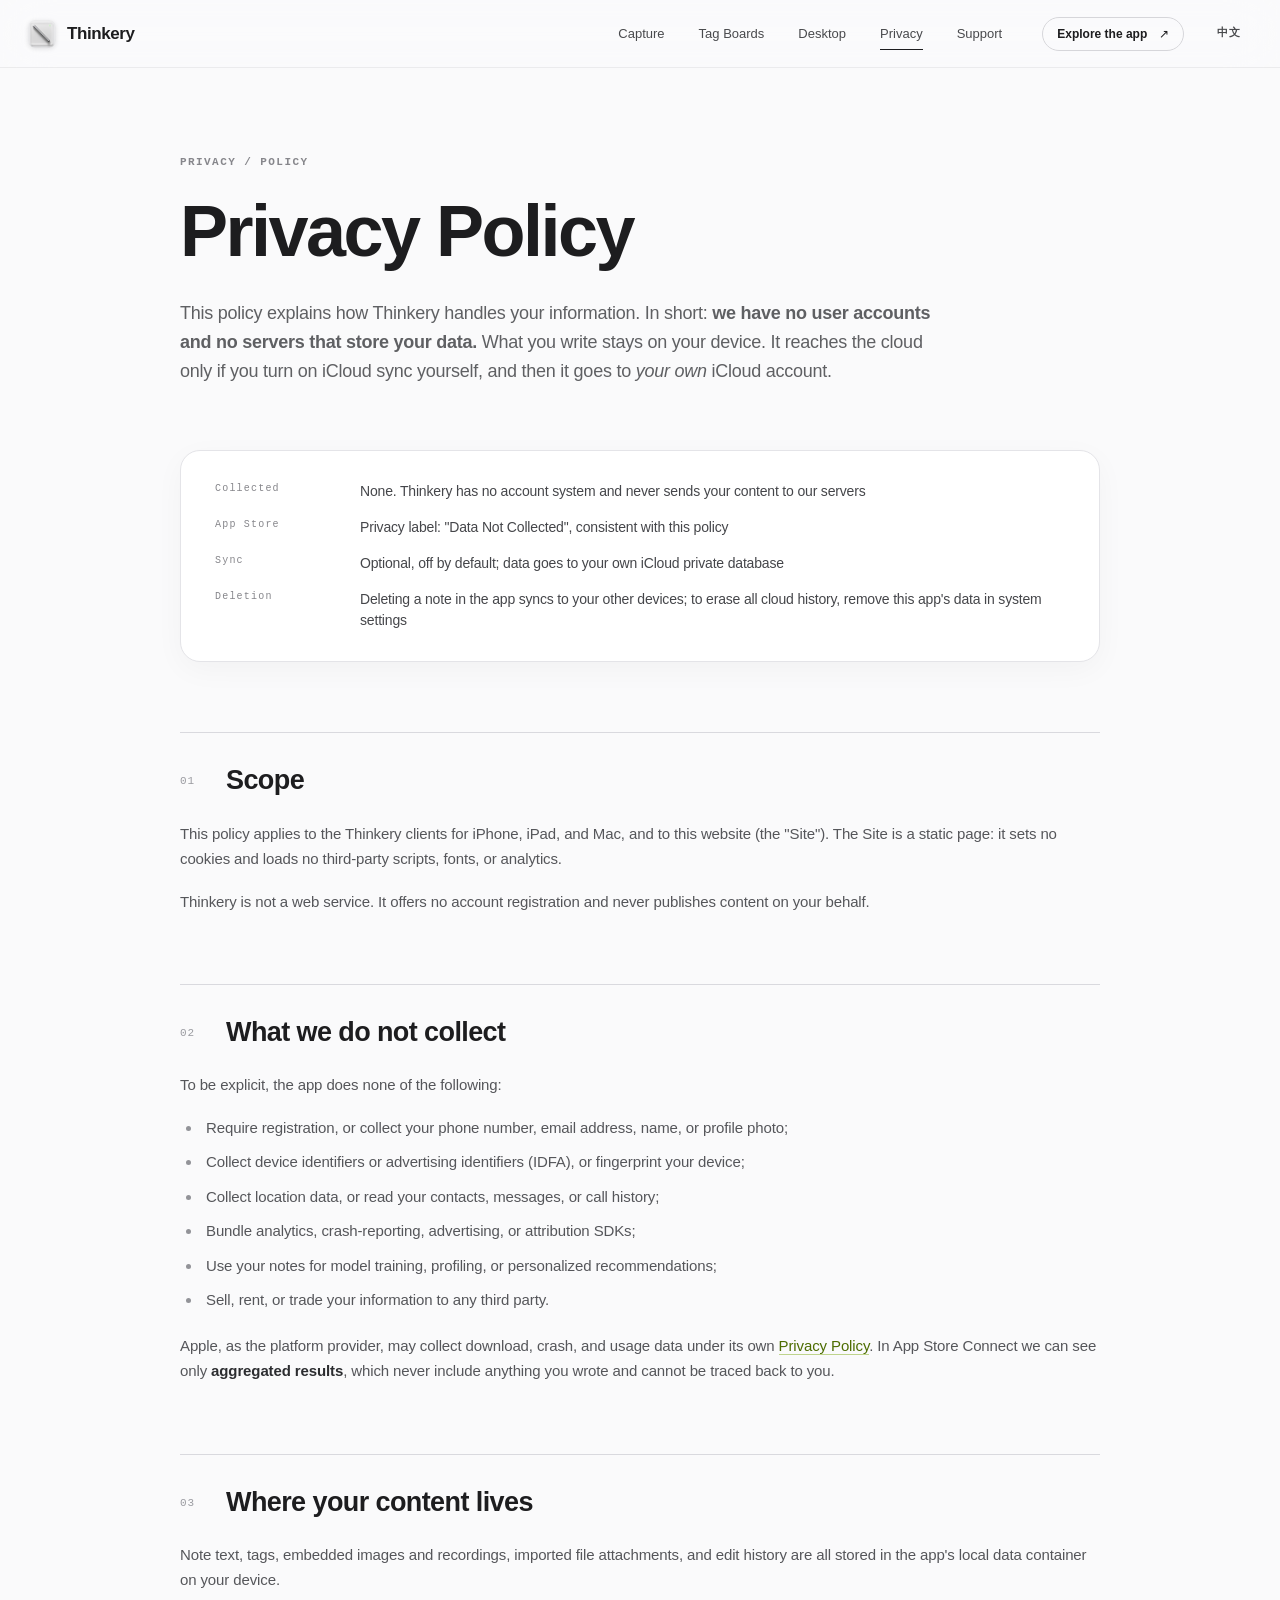
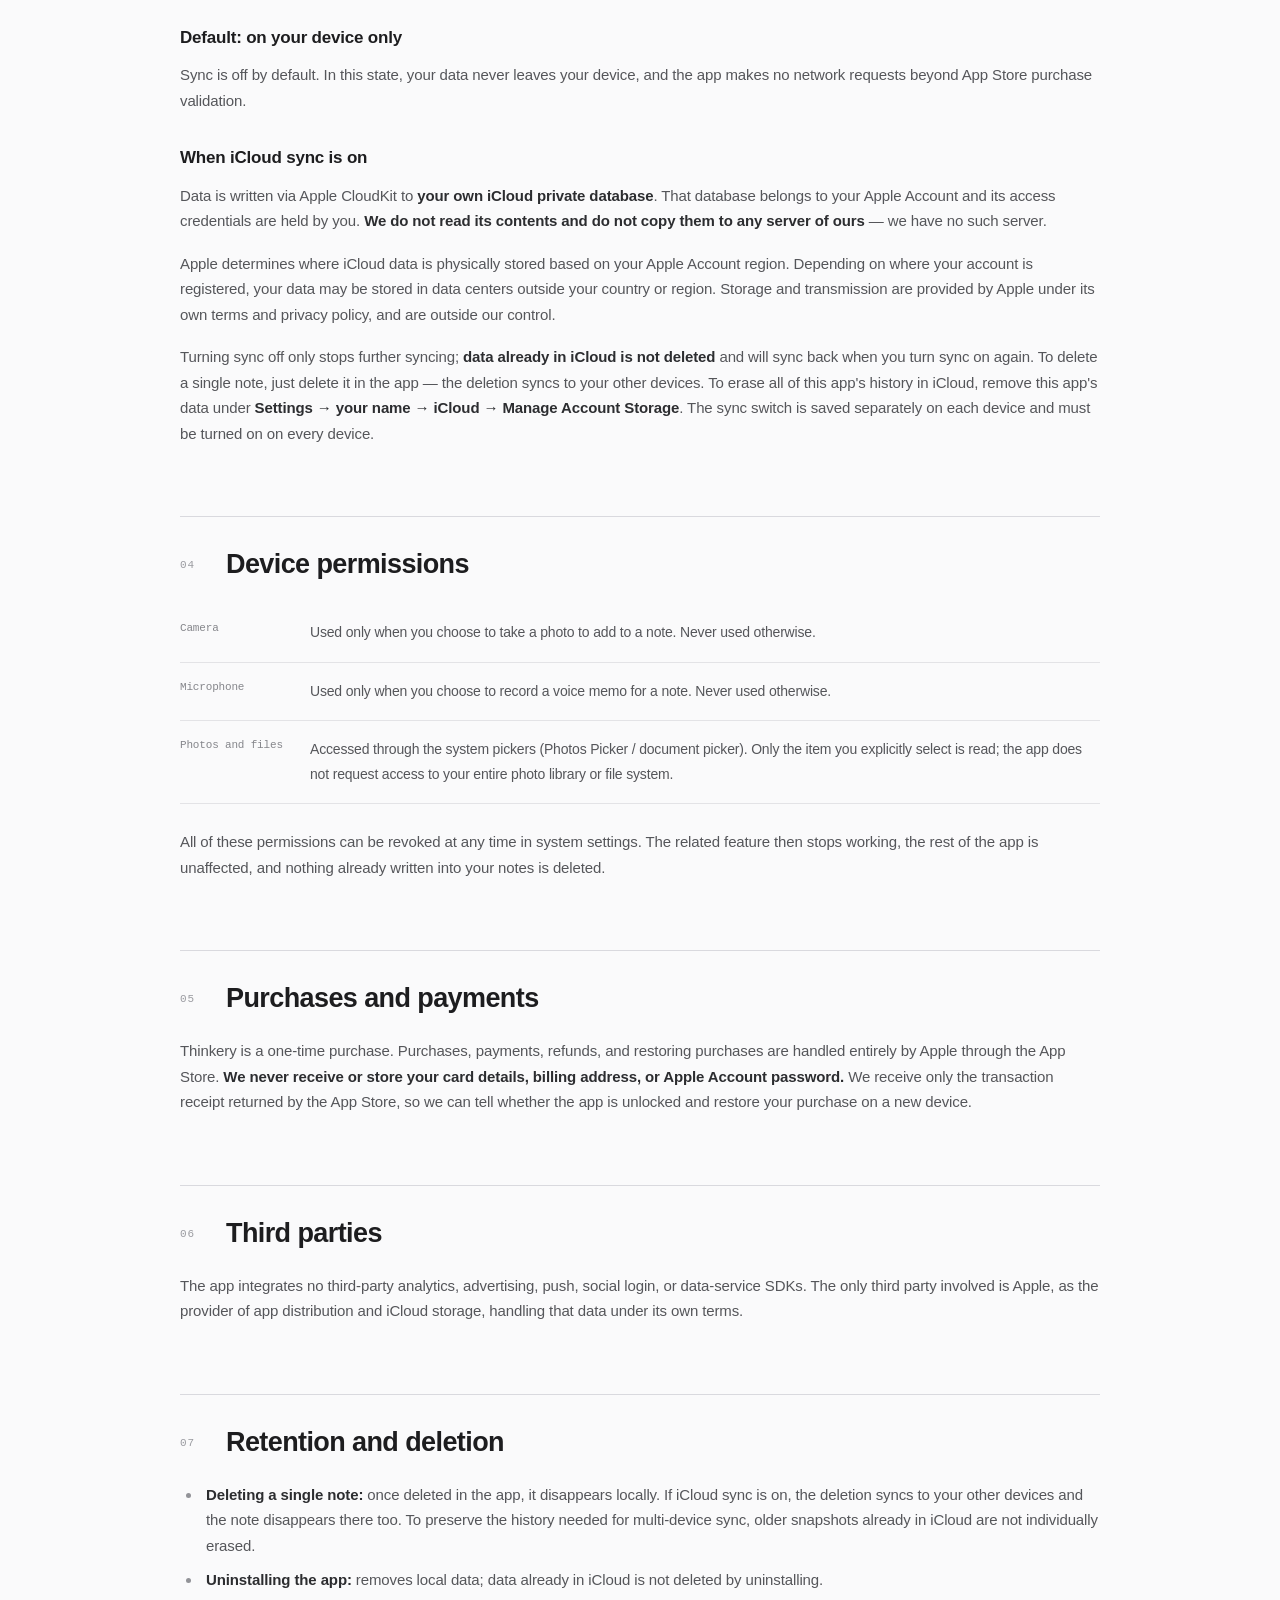
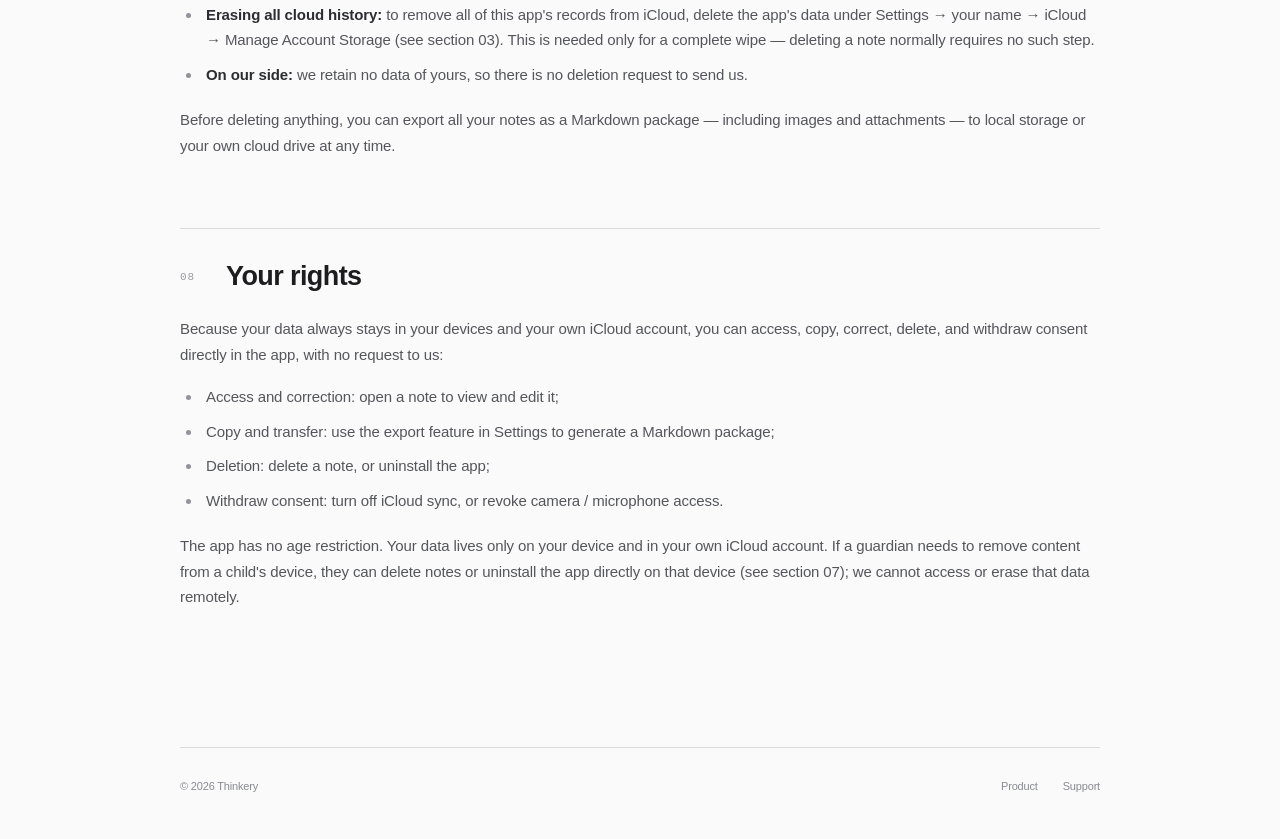
==== privacy.html @ 0fe6b20a "Publish Thinkery website release" ====
<!DOCTYPE html>
<html lang="en">
<head>
<meta charset="utf-8">
  <script>
    /* Pre-paint default: English, unless ?lang=zh or a saved Chinese choice. */
    (function () {
      var d = document.documentElement, q = null, s = null;
      try { q = new URLSearchParams(location.search).get("lang"); } catch (e) {}
      try { s = localStorage.getItem("thinkery-site-lang"); } catch (e) {}
      var lang = (q === "zh" || q === "en") ? q : (s === "zh" || s === "en" ? s : "en");
      d.lang = lang === "zh" ? "zh-Hans" : "en";
      d.classList.add("js");
      if (lang === "zh") {
        d.classList.add("lang-pending");
        setTimeout(function () { d.classList.remove("lang-pending"); }, 1200);
      }
    })();
  </script>
<meta name="viewport" content="width=device-width, initial-scale=1">
<title data-i18n="隐私政策 — Thinkery 灵感工坊|Privacy Policy — Thinkery">Privacy Policy — Thinkery</title>
<meta name="description" data-i18n-meta="Thinkery（灵感工坊）隐私政策：无账号、无服务器、无第三方统计与广告 SDK。笔记默认存在本机，开启同步后存入你本人的 iCloud 私有数据库。|Thinkery privacy policy: no accounts, no servers, no third-party analytics or ad SDKs. Notes stay on your device and sync only to your own iCloud private database." content="Thinkery privacy policy: no accounts, no servers, no third-party analytics or ad SDKs. Notes stay on your device and sync only to your own iCloud private database.">
<link rel="stylesheet" href="style.css">
<link rel="icon" type="image/png" href="assets/app-icon.png">
<script src="script.js" defer></script>
</head>
<body class="legal-page" data-page="privacy">
  <a class="skip-link" href="#main" data-i18n="跳到主要内容|Skip to content">Skip to content</a>
  <header class="site-header" data-header>
    <div class="nav-shell">
      <a class="site-brand" href="index.html"><img src="assets/app-icon.png" alt="" width="28" height="28"><span>Thinkery</span></a>
      <nav class="site-nav" aria-label="Main navigation" data-nav data-i18n-aria="主要导航|Main navigation">
        <a href="index.html#capture" data-i18n="记录|Capture">Capture</a><a href="index.html#tags" data-i18n="标签板|Tag Boards">Tag Boards</a><a href="index.html#desktop" data-i18n="桌面端|Desktop">Desktop</a><a href="privacy.html" aria-current="page" data-i18n="隐私|Privacy">Privacy</a><a href="support.html" data-i18n="支持|Support">Support</a>
      </nav>
      <a class="nav-action" href="index.html#details"><span data-i18n="了解产品|Explore the app">Explore the app</span> <span aria-hidden="true">↗</span></a>
      <button class="lang-switch" type="button" data-lang-switch data-i18n="EN|中文" data-i18n-aria="切换到英文|Switch to Chinese" aria-label="Switch to Chinese">中文</button>
      <button class="menu-toggle" type="button" data-i18n-aria="打开导航|Open menu" aria-label="Open menu" aria-expanded="false" data-menu-toggle><span></span><span></span></button>
    </div>
  </header>

  <main class="legal-main" id="main">

    <!-- ================= 中文 ================= -->
    <div class="lang-panel" data-lang-panel="zh" lang="zh-Hans" hidden>
      <section class="legal-hero">
        <p class="section-index">PRIVACY / POLICY</p>
        <h1>隐私政策</h1>
        <p class="lead">这份政策说明 Thinkery（灵感工坊，以下称「本 App」）如何处理你的信息。一句话概括：<strong>我们没有你的账号，也没有存放你数据的服务器。</strong>你写下的内容留在你的设备上；只有当你自己打开 iCloud 同步时，它才会进入你本人的 iCloud 账户。</p>
      </section>

      <div class="legal-content">
        <div class="legal-card">
          <dl class="summary">
            <dt>收集</dt><dd>不收集。本 App 没有账号体系，不会把你的内容传到我们的服务器</dd>
            <dt>App Store</dt><dd>隐私标签标注为「未收集数据」，与本页所述一致</dd>
            <dt>同步</dt><dd>可选，默认关闭；数据进入你本人的 iCloud 私有数据库</dd>
            <dt>删除</dt><dd>App 内删除会同步到其他设备；如需连云端历史记录一起清除，可在系统设置中删除本 App 的 iCloud 数据</dd>
          </dl>
        </div>

        <h2><span class="num">01</span>适用范围</h2>
        <p>
          本政策适用于 Thinkery 在 iPhone、iPad 与 Mac 上的客户端，以及本网站（以下简称「本站」）。
          本站为纯静态页面，不设置 Cookie，不加载任何第三方脚本、字体或统计代码。
        </p>
        <p>
          本 App 不是网络服务，不提供账号注册，也不代表你向任何第三方发布内容。
        </p>

        <h2><span class="num">02</span>我们不收集哪些信息</h2>
        <p>为避免歧义，下面这些本 App 都不做：</p>
        <ul>
          <li>不要求注册，不收集手机号、邮箱、姓名、头像等身份信息；</li>
          <li>不收集设备标识符、广告标识符（IDFA），不做设备指纹；</li>
          <li>不收集位置信息，不读取通讯录、短信、通话记录；</li>
          <li>不内置统计分析、崩溃上报、广告或归因 SDK；</li>
          <li>不把你的笔记内容用于模型训练、画像或个性化推荐；</li>
          <li>不向任何第三方出售、出租或交换你的信息。</li>
        </ul>
        <p>
          Apple 作为平台方，可能按其<a href="https://www.apple.com/legal/privacy/" target="_blank" rel="noopener">《Apple 隐私政策》</a>收集下载量、崩溃与使用情况等数据。
          我们在 App Store Connect 中只能看到<strong>聚合后的结果</strong>，其中不包含你写下的任何内容，也无法定位到具体个人。
        </p>

        <h2><span class="num">03</span>你创建的内容存在哪里</h2>
        <p>
          笔记正文、标签、笔记内嵌的图片与录音、导入的文件附件、以及编辑历史，统一存放在本 App 在本机的数据文件中。
        </p>
        <h3>默认状态：只在本机</h3>
        <p>
          同步开关默认关闭。此时这些数据不会离开你的设备，本 App 除 App Store 的购买校验外不发起网络请求。
        </p>
        <h3>开启 iCloud 同步后</h3>
        <p>
          数据会通过 Apple 的 CloudKit 写入<strong>你本人的 iCloud 私有数据库</strong>。该数据库归属于你的 Apple 账户，
          访问凭据由你的 Apple 账户掌握。<strong>我们不会主动读取其中的内容，也不会把它复制到我们自己的任何服务器</strong>——
          我们没有这样的服务器。
        </p>
        <p>
          iCloud 数据的物理存储位置由 Apple 依你的 Apple 账户所属地区决定。中国大陆地区账户的 iCloud 数据由云上贵州运营；
          其他地区账户的数据可能存储在境外。这部分存储与传输由 Apple 依其条款与隐私政策提供，不由我们控制。
        </p>
        <p>
          关闭同步开关只是停止继续同步，<strong>已经写入 iCloud 的数据不会因此自动删除</strong>；重新开启后，这些数据还会同步回来。
          如果只想删除某篇笔记，在 App 内删除即可，删除状态会同步到其他设备；如果想清除本 App 在 iCloud 中的全部历史记录，
          请到「系统设置 → 你的姓名 → iCloud → 管理账户储存空间」中删除本 App 的数据。
          另外，同步开关按设备分别保存，每台设备都需要单独开启。
        </p>

        <h2><span class="num">04</span>设备权限</h2>
        <table class="spec">
          <tr>
            <th>相机</th>
            <td>仅在你主动选择「拍照」添加图片时调用，用于把照片放进当前这篇笔记。不拍照就不调用。</td>
          </tr>
          <tr>
            <th>麦克风</th>
            <td>仅在你主动选择「录音」时调用，用于录制语音备忘并存入当前笔记。不录音就不调用。</td>
          </tr>
          <tr>
            <th>照片与文件</th>
            <td>使用系统提供的选择器（Photos Picker / 文件选择器），只读取你亲手选中的那一项，不申请整个相册或文件系统的访问权限。</td>
          </tr>
        </table>
        <p>
          以上权限都可以随时在系统设置中关闭。关闭后对应功能不可用，其余功能不受影响，
          已经写入笔记的内容也不会被删除。
        </p>

        <h2><span class="num">05</span>购买与付款</h2>
        <p>
          本 App 采用一次性买断。购买、付款、退款与恢复购买全部由 Apple 通过 App Store 处理。
          <strong>我们不会收到也不会存储你的支付卡号、账单地址或 Apple 账户密码</strong>；
          我们只能收到 App Store 返回的交易凭据，用于判断是否已解锁，以及在换机后恢复购买。
        </p>

        <h2><span class="num">06</span>第三方</h2>
        <p>
          本 App 不集成任何第三方分析、广告、推送、社交登录或数据服务 SDK。唯一涉及的第三方是 Apple：
          作为 App 分发与 iCloud 存储的提供方，Apple 依其自身条款处理相关数据。
        </p>

        <h2><span class="num">07</span>保留与删除</h2>
        <ul>
          <li><strong>删除单篇笔记</strong>：在 App 内删除后，本机不再显示；若 iCloud 同步开启，删除状态会同步到其他设备，这篇笔记也会从那些设备中移除。为保留多设备同步所需的历史，已经写入 iCloud 的旧快照不会因单篇删除被逐条物理清除。</li>
          <li><strong>卸载 App</strong>：本机数据随之清除；已经写入 iCloud 的数据不会因卸载而删除。</li>
          <li><strong>彻底清除云端历史记录</strong>：如需把 iCloud 里本 App 的全部记录一并清掉，到「系统设置 → 你的姓名 → iCloud → 管理账户储存空间」中删除本 App 的数据（见第 03 节提示）。只有在这种情况下才需要这样做；普通删除笔记无需这一步。</li>
          <li><strong>我们这边</strong>：我们没有留存你的任何数据，因此不存在「向我们申请删除」这一步。</li>
        </ul>
        <p>
          在删除之前，你可以随时用 App 内的导出功能，把全部笔记打包成 Markdown 文档（含图片与附件）保存到本地或你自己的网盘。
        </p>

        <h2><span class="num">08</span>你的权利</h2>
        <p>
          由于数据始终在你的设备与你的 iCloud 账户内，查阅、复制、更正、删除、撤回同意这些操作全部可以在 App 内直接完成，
          无需向我们提出申请：
        </p>
        <ul>
          <li>查阅与更正：打开笔记直接查看、修改；</li>
          <li>复制与转移：设置中的导出功能生成 Markdown 包；</li>
          <li>删除：删除笔记，或卸载 App；</li>
          <li>撤回同意：关闭 iCloud 同步开关，或关闭相机 / 麦克风权限。</li>
        </ul>
        <p>
          本 App 不按年龄限制使用；数据只在本机与你自己的 iCloud 账户中。监护人如需清除孩子设备上的内容，可直接在设备上删除笔记或卸载 App（见第 07 节）——我们无法远程访问或清除这些数据。
        </p>
      </div>
    </div>

    <!-- ================= English ================= -->
    <div class="lang-panel" data-lang-panel="en" lang="en">
      <section class="legal-hero">
        <p class="section-index">PRIVACY / POLICY</p>
        <h1>Privacy Policy</h1>
        <p class="lead">This policy explains how Thinkery handles your information. In short: <strong>we have no user accounts and no servers that store your data.</strong> What you write stays on your device. It reaches the cloud only if you turn on iCloud sync yourself, and then it goes to <em>your own</em> iCloud account.</p>
      </section>

      <div class="legal-content">
        <div class="legal-card">
          <dl class="summary">
            <dt>Collected</dt><dd>None. Thinkery has no account system and never sends your content to our servers</dd>
            <dt>App Store</dt><dd>Privacy label: "Data Not Collected", consistent with this policy</dd>
            <dt>Sync</dt><dd>Optional, off by default; data goes to your own iCloud private database</dd>
            <dt>Deletion</dt><dd>Deleting a note in the app syncs to your other devices; to erase all cloud history, remove this app's data in system settings</dd>
          </dl>
        </div>

        <h2><span class="num">01</span>Scope</h2>
        <p>
          This policy applies to the Thinkery clients for iPhone, iPad, and Mac, and to this website (the "Site").
          The Site is a static page: it sets no cookies and loads no third-party scripts, fonts, or analytics.
        </p>
        <p>
          Thinkery is not a web service. It offers no account registration and never publishes content on your behalf.
        </p>

        <h2><span class="num">02</span>What we do not collect</h2>
        <p>To be explicit, the app does none of the following:</p>
        <ul>
          <li>Require registration, or collect your phone number, email address, name, or profile photo;</li>
          <li>Collect device identifiers or advertising identifiers (IDFA), or fingerprint your device;</li>
          <li>Collect location data, or read your contacts, messages, or call history;</li>
          <li>Bundle analytics, crash-reporting, advertising, or attribution SDKs;</li>
          <li>Use your notes for model training, profiling, or personalized recommendations;</li>
          <li>Sell, rent, or trade your information to any third party.</li>
        </ul>
        <p>
          Apple, as the platform provider, may collect download, crash, and usage data under its own <a href="https://www.apple.com/legal/privacy/" target="_blank" rel="noopener">Privacy Policy</a>.
          In App Store Connect we can see only <strong>aggregated results</strong>, which never include anything you wrote and cannot be traced back to you.
        </p>

        <h2><span class="num">03</span>Where your content lives</h2>
        <p>
          Note text, tags, embedded images and recordings, imported file attachments, and edit history are all stored in the app's local data container on your device.
        </p>
        <h3>Default: on your device only</h3>
        <p>
          Sync is off by default. In this state, your data never leaves your device, and the app makes no network requests beyond App Store purchase validation.
        </p>
        <h3>When iCloud sync is on</h3>
        <p>
          Data is written via Apple CloudKit to <strong>your own iCloud private database</strong>. That database belongs to your Apple Account and its access credentials are held by you. <strong>We do not read its contents and do not copy them to any server of ours</strong> — we have no such server.
        </p>
        <p>
          Apple determines where iCloud data is physically stored based on your Apple Account region. Depending on where your account is registered, your data may be stored in data centers outside your country or region. Storage and transmission are provided by Apple under its own terms and privacy policy, and are outside our control.
        </p>
        <p>
          Turning sync off only stops further syncing; <strong>data already in iCloud is not deleted</strong> and will sync back when you turn sync on again. To delete a single note, just delete it in the app — the deletion syncs to your other devices. To erase all of this app's history in iCloud, remove this app's data under <strong>Settings → your name → iCloud → Manage Account Storage</strong>. The sync switch is saved separately on each device and must be turned on on every device.
        </p>

        <h2><span class="num">04</span>Device permissions</h2>
        <table class="spec">
          <tr>
            <th>Camera</th>
            <td>Used only when you choose to take a photo to add to a note. Never used otherwise.</td>
          </tr>
          <tr>
            <th>Microphone</th>
            <td>Used only when you choose to record a voice memo for a note. Never used otherwise.</td>
          </tr>
          <tr>
            <th>Photos and files</th>
            <td>Accessed through the system pickers (Photos Picker / document picker). Only the item you explicitly select is read; the app does not request access to your entire photo library or file system.</td>
          </tr>
        </table>
        <p>
          All of these permissions can be revoked at any time in system settings. The related feature then stops working, the rest of the app is unaffected, and nothing already written into your notes is deleted.
        </p>

        <h2><span class="num">05</span>Purchases and payments</h2>
        <p>
          Thinkery is a one-time purchase. Purchases, payments, refunds, and restoring purchases are handled entirely by Apple through the App Store. <strong>We never receive or store your card details, billing address, or Apple Account password.</strong> We receive only the transaction receipt returned by the App Store, so we can tell whether the app is unlocked and restore your purchase on a new device.
        </p>

        <h2><span class="num">06</span>Third parties</h2>
        <p>
          The app integrates no third-party analytics, advertising, push, social login, or data-service SDKs. The only third party involved is Apple, as the provider of app distribution and iCloud storage, handling that data under its own terms.
        </p>

        <h2><span class="num">07</span>Retention and deletion</h2>
        <ul>
          <li><strong>Deleting a single note:</strong> once deleted in the app, it disappears locally. If iCloud sync is on, the deletion syncs to your other devices and the note disappears there too. To preserve the history needed for multi-device sync, older snapshots already in iCloud are not individually erased.</li>
          <li><strong>Uninstalling the app:</strong> removes local data; data already in iCloud is not deleted by uninstalling.</li>
          <li><strong>Erasing all cloud history:</strong> to remove all of this app's records from iCloud, delete the app's data under Settings → your name → iCloud → Manage Account Storage (see section 03). This is needed only for a complete wipe — deleting a note normally requires no such step.</li>
          <li><strong>On our side:</strong> we retain no data of yours, so there is no deletion request to send us.</li>
        </ul>
        <p>
          Before deleting anything, you can export all your notes as a Markdown package — including images and attachments — to local storage or your own cloud drive at any time.
        </p>

        <h2><span class="num">08</span>Your rights</h2>
        <p>
          Because your data always stays in your devices and your own iCloud account, you can access, copy, correct, delete, and withdraw consent directly in the app, with no request to us:
        </p>
        <ul>
          <li>Access and correction: open a note to view and edit it;</li>
          <li>Copy and transfer: use the export feature in Settings to generate a Markdown package;</li>
          <li>Deletion: delete a note, or uninstall the app;</li>
          <li>Withdraw consent: turn off iCloud sync, or revoke camera / microphone access.</li>
        </ul>
        <p>
          The app has no age restriction. Your data lives only on your device and in your own iCloud account. If a guardian needs to remove content from a child's device, they can delete notes or uninstall the app directly on that device (see section 07); we cannot access or erase that data remotely.
        </p>
      </div>
    </div>

  </main>

  <footer class="legal-footer">
    <div class="footer-row"><span>© 2026 Thinkery</span><span class="spacer"></span><a href="index.html" data-i18n="产品首页|Product">Product</a><a href="support.html" data-i18n="使用支持|Support">Support</a></div>
  </footer>
</body>
</html>
---- style.css ----
/* Thinkery — a quiet, product-first website. */
:root {
  --ink: #1d1d1f;
  --ink-soft: #5f6063;
  --ink-faint: #86868b;
  --paper: #ffffff;
  --canvas: #f5f5f7;
  --line: #d9d9de;
  --night: #0b0c0d;
  --night-soft: #17181a;
  --accent: #9bd714;
  --accent-dark: #638d00;
  --sans: -apple-system, BlinkMacSystemFont, "SF Pro Display", "SF Pro Text", "PingFang SC", "Hiragino Sans GB", "Microsoft YaHei", "Helvetica Neue", Arial, sans-serif;
  --mono: "SFMono-Regular", "SF Mono", ui-monospace, Menlo, Consolas, monospace;
  --shell: min(1200px, calc(100vw - 64px));
  --ease: cubic-bezier(.22, 1, .36, 1);
}

* { box-sizing: border-box; }
html { scroll-behavior: smooth; scroll-padding-top: 88px; -webkit-text-size-adjust: 100%; }
body {
  margin: 0;
  color: var(--ink);
  background: var(--paper);
  font-family: var(--sans);
  font-size: 16px;
  line-height: 1.6;
  -webkit-font-smoothing: antialiased;
  text-rendering: optimizeLegibility;
}
body.menu-open { overflow: hidden; }
a { color: inherit; text-decoration: none; }
button, a { -webkit-tap-highlight-color: transparent; }
button { font: inherit; }
img { max-width: 100%; }
::selection { color: #111; background: rgba(155, 215, 20, .45); }

/* The markup ships in English; hide the first paint until script.js swaps in
   Chinese for visitors who explicitly chose it (removed by script.js). */
html.lang-pending body { visibility: hidden; }

.skip-link {
  position: fixed;
  top: 8px;
  left: 8px;
  z-index: 1000;
  padding: 10px 16px;
  color: #fff;
  background: #111;
  border-radius: 8px;
  transform: translateY(-150%);
}
.skip-link:focus { transform: translateY(0); }

.section-shell { width: var(--shell); margin-inline: auto; }
.section-index, .micro-label {
  margin: 0 0 28px;
  color: var(--ink-faint);
  font-family: var(--mono);
  font-size: 11px;
  font-weight: 600;
  line-height: 1.3;
  letter-spacing: .18em;
  text-transform: uppercase;
}
.section-index-dark { color: #7d7f82; }
.section-lead {
  margin: 30px 0 0;
  color: var(--ink-soft);
  font-size: clamp(18px, 1.6vw, 23px);
  line-height: 1.75;
  letter-spacing: -.015em;
}
.status-light {
  display: inline-block;
  flex: 0 0 auto;
  width: 7px;
  height: 7px;
  border-radius: 50%;
  background: var(--accent);
  box-shadow: 0 0 0 3px rgba(155, 215, 20, .09), 0 0 12px rgba(155, 215, 20, .45);
}
.button {
  display: inline-flex;
  align-items: center;
  justify-content: center;
  gap: 22px;
  min-height: 52px;
  padding: 0 25px;
  border: 1px solid transparent;
  border-radius: 999px;
  font-size: 14px;
  font-weight: 600;
  letter-spacing: .01em;
  transition: transform .25s var(--ease), background .25s ease, color .25s ease, box-shadow .25s ease;
}
.button span[aria-hidden="true"] { font-size: 16px; transition: transform .25s var(--ease); }
.button:hover { transform: translateY(-2px); }
.button:hover span[aria-hidden="true"] { transform: translate(2px, -1px); }
.button-dark { color: #fff; background: var(--ink); box-shadow: 0 7px 18px rgba(0, 0, 0, .12); }
.button-dark:hover { background: #000; box-shadow: 0 10px 24px rgba(0, 0, 0, .18); }
.button-outline { border-color: #c7c7cc; background: transparent; }
.button-outline:hover { border-color: var(--ink); background: var(--canvas); }
.button:focus-visible, a:focus-visible, button:focus-visible { outline: 3px solid rgba(99, 141, 0, .55); outline-offset: 4px; }

/* Navigation */
.site-header {
  position: fixed;
  inset: 0 0 auto;
  z-index: 100;
  height: 68px;
  border-bottom: 1px solid transparent;
  transition: background .35s ease, border-color .35s ease, box-shadow .35s ease;
}
.site-header.scrolled, .site-header.menu-active {
  border-color: rgba(0, 0, 0, .06);
  background: rgba(250, 250, 252, .82);
  box-shadow: 0 4px 20px rgba(0, 0, 0, .025);
  -webkit-backdrop-filter: blur(24px) saturate(180%);
  backdrop-filter: blur(24px) saturate(180%);
}
.nav-shell {
  width: min(1320px, calc(100vw - 56px));
  height: 100%;
  margin-inline: auto;
  display: flex;
  align-items: center;
  gap: 40px;
}
.site-brand { display: inline-flex; align-items: center; gap: 11px; font-size: 17px; font-weight: 650; letter-spacing: -.025em; }
.site-brand img { border-radius: 7px; box-shadow: 0 1px 4px rgba(0, 0, 0, .1); }
.site-nav { display: flex; align-items: center; gap: 34px; margin-left: auto; }
.site-nav a { position: relative; color: #494a4d; font-size: 13px; }
.site-nav a::after {
  content: "";
  position: absolute;
  right: 0;
  bottom: -7px;
  left: 0;
  height: 1px;
  background: var(--ink);
  transform: scaleX(0);
  transition: transform .25s var(--ease);
}
.site-nav a:hover::after, .site-nav a[aria-current="page"]::after { transform: scaleX(1); }
.nav-action { display: flex; align-items: center; gap: 12px; padding: 7px 14px; border: 1px solid #d6d6da; border-radius: 999px; font-size: 12px; font-weight: 550; }
.nav-action:hover { background: #fff; }
.lang-switch {
  flex: 0 0 auto;
  min-width: 44px;
  margin-left: -18px;
  padding: 7px 10px;
  color: #494a4d;
  border: 1px solid transparent;
  border-radius: 999px;
  background: transparent;
  font-family: var(--mono);
  font-size: 11px;
  font-weight: 600;
  letter-spacing: .08em;
  cursor: pointer;
  transition: color .2s ease, border-color .2s ease, background .2s ease;
}
.lang-switch:hover { color: #000; border-color: #d6d6da; background: #fff; }
.menu-toggle { display: none; width: 40px; height: 40px; padding: 0; border: 0; background: transparent; cursor: pointer; }
.menu-toggle span { display: block; width: 18px; height: 1.5px; margin: 5px auto; background: var(--ink); transition: transform .25s ease; }

/* Hero */
.hero {
  position: relative;
  min-height: 1120px;
  padding-top: 104px;
  overflow: hidden;
  background:
    radial-gradient(ellipse at 50% 58%, rgba(255,255,255,.96) 0%, rgba(255,255,255,0) 48%),
    linear-gradient(180deg, #fafafc 0%, #f3f3f5 100%);
}
.hero-copy { position: relative; z-index: 3; width: min(850px, calc(100vw - 48px)); margin-inline: auto; text-align: center; }
.product-kicker { display: flex; align-items: center; justify-content: center; gap: 11px; margin: 0 0 24px; color: #6e6e73; font-family: var(--mono); font-size: 11px; font-weight: 600; letter-spacing: .16em; }
.hero h1 { margin: 0; font-size: clamp(60px, 6.8vw, 98px); font-weight: 680; line-height: 1.03; letter-spacing: -.07em; }
.hero h1 .soft { color: #77787c; }
.hero-lead { margin: 22px 0 0; color: var(--ink-soft); font-size: clamp(18px, 1.55vw, 22px); line-height: 1.75; letter-spacing: -.02em; }
.hero-actions { display: flex; align-items: center; justify-content: center; gap: 30px; margin-top: 26px; }
.quiet-link { padding: 8px 0; color: #4d4e51; border-bottom: 1px solid #c5c5ca; font-size: 13px; }
.quiet-link:hover { color: #000; border-color: #000; }
.platform-note { margin: 20px 0 0; color: #9a9aa0; font-family: var(--mono); font-size: 9px; letter-spacing: .22em; }
.hero-stage { position: relative; z-index: 2; width: min(1050px, 100%); height: 680px; margin: 20px auto 0; }
.hero-wordmark {
  position: absolute;
  top: 120px;
  left: 50%;
  color: #e5e5e8;
  font-size: clamp(94px, 14.8vw, 212px);
  font-weight: 700;
  line-height: 1;
  letter-spacing: -.07em;
  transform: translateX(-51%);
  user-select: none;
}
.stage-glow { position: absolute; top: 140px; left: 50%; width: 640px; height: 520px; border-radius: 50%; background: radial-gradient(ellipse, rgba(155,215,20,.10), rgba(255,255,255,0) 68%); transform: translateX(-50%); }
.instrument-note { position: absolute; z-index: 3; top: 310px; display: flex; align-items: center; gap: 12px; color: #85868a; font-family: var(--mono); font-size: 10px; letter-spacing: .13em; }
.instrument-note small { font-size: 9px; }
.instrument-note-left { left: 8%; }
.instrument-note-left i { width: 54px; height: 1px; background: #c5c5ca; }
.instrument-note-right { right: 9%; }
.stage-baseline { position: absolute; right: 9%; bottom: 60px; left: 9%; display: flex; align-items: center; gap: 10px; opacity: .5; }
.stage-baseline span { flex: 1; height: 1px; background: linear-gradient(90deg, transparent, #b9bac0, transparent); }
.stage-baseline i { width: 5px; height: 5px; border: 1px solid #9a9ba0; border-radius: 50%; }

/* Product device */
.phone {
  position: relative;
  width: 310px;
  aspect-ratio: 750 / 1630;
  padding: 8px;
  border: 1px solid rgba(0, 0, 0, .55);
  border-radius: 56px;
  background: linear-gradient(125deg, #5e6062 0%, #e4e5e6 9%, #363739 20%, #101113 53%, #77797b 87%, #252628 100%);
  box-shadow: 0 45px 75px rgba(25, 26, 28, .20), 0 12px 24px rgba(25, 26, 28, .16), inset 0 0 0 1px rgba(255,255,255,.4);
}
.phone::after { content: ""; position: absolute; inset: 3px; pointer-events: none; border: 1px solid rgba(255,255,255,.32); border-radius: 52px; }
.phone-screen { width: 100%; height: 100%; overflow: hidden; border-radius: 47px; background: #eee; }
.phone-screen img { display: block; width: 100%; height: 100%; object-fit: cover; }
.phone-button { position: absolute; left: -4px; width: 4px; border-radius: 2px 0 0 2px; background: #444; }
.phone-button-action { top: 104px; height: 34px; }
.phone-button-volume { top: 155px; height: 64px; }
.phone-hero { position: absolute; z-index: 2; top: 24px; left: 50%; width: 318px; transform: translateX(-50%); }
.phone-hero .phone-screen { box-shadow: inset 0 0 0 1px rgba(0,0,0,.15); }
.phone-dark { border-color: #383a3c; background: linear-gradient(130deg, #17191b, #8a8c8e 12%, #222426 28%, #060707 75%, #5d5f61); box-shadow: 0 50px 90px rgba(0,0,0,.55), 0 0 0 1px rgba(255,255,255,.1); }

/* Manifesto */
.manifesto { padding-block: 170px 160px; text-align: center; }
.manifesto h2, .section-heading h2, .desktop-heading h2, .privacy-inner h2, .details-heading h2, .closing h2 {
  margin: 0;
  font-size: clamp(48px, 5.5vw, 78px);
  font-weight: 650;
  line-height: 1.13;
  letter-spacing: -.055em;
}
.principles { display: grid; grid-template-columns: repeat(3, 1fr); gap: 0; margin-top: 100px; text-align: left; }
.principles article { padding: 10px 48px 0; border-left: 1px solid var(--line); }
.principles article:first-child { padding-left: 0; border-left: 0; }
.principles article:last-child { padding-right: 0; }
.principle-icon { display: flex; align-items: center; justify-content: center; width: 44px; height: 44px; margin-bottom: 28px; border: 1px solid #dedee2; border-radius: 13px; background: #fafafb; box-shadow: inset 0 1px 0 #fff, 0 4px 10px rgba(0,0,0,.035); }
.principle-icon svg { width: 23px; height: 23px; fill: none; stroke: #57585c; stroke-width: 1.35; stroke-linecap: round; stroke-linejoin: round; }
.principles h3 { margin: 0 0 12px; font-size: 19px; font-weight: 600; letter-spacing: -.025em; }
.principles p { margin: 0; color: var(--ink-soft); font-size: 14px; line-height: 1.85; }

/* Rediscover */
.rediscover { position: relative; overflow: hidden; color: #f5f5f7; background: var(--night); }
.rediscover::before { content: ""; position: absolute; top: -30%; left: -10%; width: 70%; height: 100%; background: radial-gradient(ellipse, rgba(255,255,255,.045), transparent 67%); pointer-events: none; }
.rediscover-inner { min-height: 960px; display: grid; grid-template-columns: 1fr 1fr; align-items: center; gap: 90px; padding-block: 130px; }
.rediscover-copy { position: relative; z-index: 2; max-width: 540px; }
.rediscover h2 { margin: 0; font-size: clamp(54px, 5.7vw, 82px); font-weight: 620; line-height: 1.08; letter-spacing: -.06em; }
.rediscover h2 .soft { color: #84868a; }
.rediscover-copy > p:not(.section-index) { max-width: 440px; margin: 34px 0 0; color: #a7a8ab; font-size: 17px; line-height: 1.9; }
.feature-list { margin: 54px 0 0; padding: 0; list-style: none; }
.feature-list li { display: flex; gap: 20px; padding: 18px 0; border-top: 1px solid #2d2e30; color: #d0d1d3; font-size: 13px; }
.feature-list li:last-child { border-bottom: 1px solid #2d2e30; }
.feature-list li .num { color: #686a6e; font-family: var(--mono); font-size: 10px; line-height: 2; }
.rediscover-device { position: relative; min-height: 720px; display: flex; align-items: center; justify-content: center; }
.rediscover-device::before { content: ""; position: absolute; width: 650px; height: 650px; border: 1px solid #202224; border-radius: 50%; box-shadow: 0 0 0 70px rgba(255,255,255,.009), 0 0 0 140px rgba(255,255,255,.008); }
.rediscover-device .phone { z-index: 2; width: 292px; transform: rotate(4deg); transition: transform .8s var(--ease); }
.rediscover-device:hover .phone { transform: rotate(1deg) translateY(-8px); }
.orbit-copy { position: absolute; z-index: 1; top: 50%; left: 50%; width: 680px; color: #303235; font-family: var(--mono); font-size: 10px; letter-spacing: .32em; text-align: center; transform: translate(-50%, -50%) rotate(90deg); }
.device-caption { position: absolute; z-index: 3; right: 0; bottom: 56px; display: flex; align-items: center; gap: 10px; color: #74767a; font-family: var(--mono); font-size: 9px; letter-spacing: .17em; }

/* Craft cards */
.craft { padding-block: 170px; }
.section-heading { max-width: 840px; }
.craft-grid { display: grid; grid-template-columns: 1fr 1fr; gap: 24px; margin-top: 84px; }
.craft-card { position: relative; height: 890px; overflow: hidden; border-radius: 32px; background: var(--canvas); }
.craft-card-copy { position: relative; z-index: 3; padding: 54px 52px 0; }
.craft-card .micro-label { margin-bottom: 24px; }
.craft-card h3 { margin: 0; font-size: clamp(34px, 3.2vw, 46px); font-weight: 620; line-height: 1.18; letter-spacing: -.045em; }
.craft-card-copy > p:last-child { max-width: 390px; margin: 24px 0 0; color: var(--ink-soft); font-size: 15px; line-height: 1.85; }
.card-phone-wrap { position: absolute; right: 0; bottom: -185px; left: 0; display: flex; justify-content: center; }
.card-phone-wrap::before { content: ""; position: absolute; top: -50px; left: 50%; width: 470px; height: 470px; border: 1px solid #e2e2e5; border-radius: 50%; transform: translateX(-50%); }
.phone-small { width: 270px; border-radius: 50px; box-shadow: 0 32px 50px rgba(20,20,22,.22); }
.phone-small .phone-screen { border-radius: 41px; }
.phone-small::after { border-radius: 46px; }
.craft-card-media { color: #f5f5f7; background: #121315; }
.craft-card-media .micro-label { color: #73767a; }
.craft-card-media .craft-card-copy > p:last-child { color: #9c9ea2; }
.craft-card-media .card-phone-wrap::before { border-color: #2d2f32; }
.phone-small-dark { border-color: #343639; background: linear-gradient(130deg, #131516, #6a6d70 15%, #161819 35%, #050606 80%, #484a4d); }

/* Desktop */
.desktop-feature { padding-block: 160px 110px; overflow: hidden; background: var(--canvas); }
.desktop-heading { max-width: 810px; }
.desktop-heading > p:last-child { max-width: 630px; margin: 30px 0 0; color: var(--ink-soft); font-size: 19px; line-height: 1.8; }
.mac-scene { margin-top: 95px; perspective: 1600px; }
.macbook { position: relative; width: 100%; }
.macbook-lid { position: relative; padding: 12px; border: 1px solid #656669; border-radius: 24px; background: linear-gradient(135deg, #3c3d3f, #d4d5d6 8%, #38393b 16%, #171819 75%, #77797b); box-shadow: 0 35px 55px rgba(20,21,23,.19), 0 8px 16px rgba(20,21,23,.14); }
.macbook-lid::after { content: ""; position: absolute; inset: 3px; pointer-events: none; border: 1px solid rgba(255,255,255,.4); border-radius: 20px; }
.mac-camera { position: absolute; z-index: 3; top: 5px; left: 50%; width: 5px; height: 5px; border-radius: 50%; background: #08090a; box-shadow: inset 0 0 0 1px #25282b; }
.desktop-ui { display: block; height: auto; aspect-ratio: 2000 / 1289; overflow: hidden; border-radius: 13px; background: #ececea; font-family: var(--sans); }
.desktop-screenshot { display: block; width: 100%; height: 100%; object-fit: cover; }
.desktop-rail { display: flex; flex-direction: column; align-items: center; gap: 14px; padding: 15px 0; border-right: 1px solid #d0d0ce; background: linear-gradient(90deg, #d5d5d3, #e2e2e0); }
.rail-mark { display: grid; place-items: center; width: 30px; height: 30px; margin-bottom: 8px; border: 1px solid #c2c2c0; border-radius: 8px; background: #e8e8e6; }
.rail-icon { display: grid; place-items: center; width: 31px; height: 31px; color: #686865; border: 1px solid transparent; border-radius: 7px; font-family: var(--mono); font-size: 16px; }
.rail-icon.active { color: #333; border-color: #bbbcb8; background: linear-gradient(#f5f5f3, #d6d6d3); box-shadow: 0 2px 3px rgba(0,0,0,.1), inset 0 1px 0 #fff; }
.rail-settings { margin-top: auto; }
.desktop-list { padding: 0 12px; border-right: 1px solid #d4d4d2; background: #e4e4e2; }
.desktop-list-title { height: 62px; display: flex; align-items: center; justify-content: space-between; padding: 0 7px; font-size: 15px; }
.desktop-list-title span { color: #969692; font-family: var(--mono); font-size: 10px; }
.mini-note { margin-bottom: 10px; padding: 15px 14px; border: 1px solid rgba(0,0,0,.04); border-radius: 8px; background: rgba(255,255,255,.55); box-shadow: 0 2px 5px rgba(0,0,0,.025); }
.mini-note.selected { background: #f9f9f7; box-shadow: 0 3px 9px rgba(0,0,0,.05), inset 0 1px 0 #fff; }
.mini-note small { display: block; margin-bottom: 7px; color: #999994; font-size: 8px; }
.mini-note strong { display: block; overflow: hidden; font-size: 12px; font-weight: 600; text-overflow: ellipsis; white-space: nowrap; }
.mini-note p { display: -webkit-box; margin: 6px 0 10px; overflow: hidden; color: #777772; font-size: 9px; line-height: 1.65; -webkit-line-clamp: 2; -webkit-box-orient: vertical; }
.mini-note > span { display: inline-block; padding: 3px 8px; border-radius: 3px; color: #586539; background: rgba(155,215,20,.22); font-size: 8px; }
.desktop-editor { min-width: 0; background: #eeeeec; }
.desktop-tabs { display: flex; align-items: center; height: 48px; border-bottom: 1px solid #d1d1ce; background: #dfdfdc; }
.desktop-tabs span { max-width: 215px; height: 100%; display: flex; align-items: center; gap: 20px; padding: 0 15px; overflow: hidden; color: #777773; border-right: 1px solid #cececb; font-size: 9px; text-overflow: ellipsis; white-space: nowrap; }
.desktop-tabs span.active { color: #343431; background: #eeeeec; box-shadow: inset 0 2px 0 var(--accent); }
.desktop-tabs i { margin-left: auto; font-style: normal; }
.desktop-tabs b { padding: 15px; color: #777; font-weight: 400; }
.editor-paper { width: calc(100% - 70px); height: calc(100% - 82px); margin: 24px auto 10px; padding: 50px 52px; border: 1px solid rgba(0,0,0,.045); border-radius: 4px; background: rgba(255,255,255,.74); box-shadow: 0 4px 15px rgba(0,0,0,.04), inset 0 1px 0 #fff; }
.editor-paper small { color: #a0a09a; font-family: var(--mono); font-size: 8px; letter-spacing: .06em; }
.editor-paper h4 { margin: 25px 0 22px; font-size: 25px; font-weight: 600; letter-spacing: -.035em; }
.editor-paper p { margin: 0 0 19px; color: #555550; font-size: 13px; line-height: 1.9; }
.editor-paper .editor-highlight { display: inline; padding: 3px 0; color: #454540; background: linear-gradient(transparent 50%, rgba(155,215,20,.26) 50%); }
.editor-tags { display: flex; gap: 8px; margin-top: 40px; }
.editor-tags span { padding: 6px 10px; border-radius: 4px; color: #667146; background: rgba(155,215,20,.17); font-size: 9px; }
.editor-tags span:last-child { color: #999; border: 1px dashed #bbb; background: transparent; }
.macbook-base { position: relative; width: 106%; height: 20px; margin-left: -3%; border-radius: 2px 2px 16px 16px; background: linear-gradient(180deg, #dedfdf 0%, #a7a8a9 40%, #e5e5e5 75%, #a3a4a5 100%); box-shadow: 0 14px 25px rgba(0,0,0,.15); }
.macbook-base span { position: absolute; top: 0; left: 43%; width: 14%; height: 7px; border-radius: 0 0 8px 8px; background: linear-gradient(#8f9091, #c8c9c9); }
.sync-caption { display: flex; align-items: center; justify-content: center; gap: 10px; margin: 48px 0 0; color: #85868a; font-size: 12px; }

/* Privacy */
.privacy-feature { padding-block: 170px; text-align: center; }
.privacy-inner { max-width: 960px; }
.privacy-inner .section-lead { margin-inline: auto; }
.privacy-points { display: grid; grid-template-columns: repeat(3, 1fr); margin: 80px 0 60px; }
.privacy-points > div { display: flex; flex-direction: column; gap: 8px; border-left: 1px solid var(--line); }
.privacy-points > div:first-child { border-left: 0; }
.privacy-points strong { font-size: clamp(40px, 4vw, 58px); font-weight: 580; line-height: 1.1; letter-spacing: -.055em; }
.privacy-points span { color: var(--ink-faint); font-size: 12px; }

/* Details and closing */
.product-details { padding-block: 50px 150px; }
.details-heading { display: grid; grid-template-columns: 1fr 2fr; align-items: start; padding-bottom: 65px; border-bottom: 1px solid var(--line); }
.details-heading .section-index { margin-top: 16px; }
.details-heading h2 { font-size: clamp(45px, 4.5vw, 66px); }
.details-grid { display: grid; grid-template-columns: repeat(4, 1fr); }
.details-grid article { padding: 40px 32px 0; border-left: 1px solid var(--line); }
.details-grid article:first-child { padding-left: 0; border-left: 0; }
.details-grid article > span { color: var(--ink-faint); font-family: var(--mono); font-size: 10px; letter-spacing: .12em; }
.details-grid h3 { margin: 25px 0 14px; font-size: 19px; font-weight: 600; letter-spacing: -.025em; }
.details-grid p { margin: 0; color: var(--ink-soft); font-size: 13px; line-height: 1.9; }
.closing { padding-block: 130px 150px; text-align: center; border-top: 1px solid #ececef; }
.closing-mark { display: inline-block; margin-bottom: 34px; }
.closing-mark img { border-radius: 17px; box-shadow: 0 12px 28px rgba(0,0,0,.12); }
.closing .micro-label { margin-bottom: 25px; }
.closing h2 { font-size: clamp(48px, 5.4vw, 76px); }
.mobile-break { display: none; }
.closing .button { margin-top: 45px; }

/* Footer */
.site-footer { color: #c8c9cb; background: #111214; }
.footer-shell { width: var(--shell); margin-inline: auto; padding: 65px 0 30px; }
.footer-top { display: flex; align-items: center; justify-content: space-between; padding-bottom: 52px; border-bottom: 1px solid #2a2b2e; }
.footer-top .site-brand { color: #fff; }
.footer-top p { margin: 0; color: #77797d; font-size: 13px; }
.footer-links { display: grid; grid-template-columns: repeat(3, 1fr); width: 60%; margin: 55px 0 70px auto; }
.footer-links > div { display: flex; flex-direction: column; align-items: flex-start; gap: 12px; }
.footer-links strong { margin-bottom: 8px; color: #f0f0f1; font-size: 12px; font-weight: 550; }
.footer-links a, .footer-links span { color: #808286; font-size: 12px; }
.footer-links a:hover { color: #fff; }
.footer-bottom { display: flex; align-items: center; gap: 30px; padding-top: 26px; border-top: 1px solid #2a2b2e; color: #66686c; font-family: var(--mono); font-size: 9px; letter-spacing: .04em; }
.footer-bottom span:last-child { margin-left: auto; }
.footer-bottom a:hover { color: #bbb; }

/* Legal and support pages */
.legal-page { background: #fafafb; }
.legal-page .site-header { background: rgba(250,250,252,.82); border-bottom-color: rgba(0,0,0,.06); -webkit-backdrop-filter: blur(24px); backdrop-filter: blur(24px); }
.legal-main { width: min(920px, calc(100vw - 48px)); margin-inline: auto; padding: 155px 0 120px; }
.legal-hero { max-width: 760px; padding-bottom: 65px; }
.legal-hero .section-index { margin-bottom: 24px; }
.legal-hero h1 { margin: 0; font-size: clamp(46px, 6vw, 72px); font-weight: 650; line-height: 1.12; letter-spacing: -.055em; }
.legal-hero .lead { margin: 28px 0 0; color: var(--ink-soft); font-size: 18px; line-height: 1.85; }
.legal-card { margin: 0 0 65px; padding: 30px 34px; border: 1px solid #e4e4e8; border-radius: 20px; background: #fff; box-shadow: 0 8px 30px rgba(0,0,0,.035); }

/* Support page: lighter reading rhythm */
body[data-page="support"] .legal-hero { padding-bottom: 52px; }
body[data-page="support"] .legal-content h2 { margin: 58px 0 18px; padding-top: 26px; }
body[data-page="support"] .legal-content h2 .num { color: #6f7075; font-weight: 600; }
body[data-page="support"] .legal-content p,
body[data-page="support"] .legal-content li { line-height: 1.85; }
body[data-page="support"] .legal-content li { margin-bottom: 7px; }

/* English typography: SF's optical sizing, restrained tracking, and a compact
   reading measure. Chinese keeps its original, already-approved rhythm. */
html:lang(en) body {
  font-family: -apple-system, BlinkMacSystemFont, "SF Pro Text", "SF Pro Display", "Helvetica Neue", Arial, sans-serif;
  line-height: 1.5;
  letter-spacing: -.011em;
}
html:lang(en) .hero h1,
html:lang(en) .hero-wordmark {
  font-family: -apple-system, BlinkMacSystemFont, "SF Pro Display", "Helvetica Neue", Arial, sans-serif;
}
html:lang(en) .hero-copy { width: min(1100px, calc(100vw - 48px)); }
html:lang(en) .hero h1 { font-size: clamp(56px, 6.2vw, 88px); font-weight: 600; line-height: 1.04; letter-spacing: -.04em; }
html:lang(en) .hero-rest::before { content: " "; }
html:lang(en) .hero-lead { line-height: 1.55; letter-spacing: -.018em; }
html:lang(en) .manifesto h2,
html:lang(en) .section-heading h2,
html:lang(en) .desktop-heading h2,
html:lang(en) .privacy-inner h2,
html:lang(en) .details-heading h2,
html:lang(en) .closing h2,
html:lang(en) .rediscover h2,
html:lang(en) .legal-hero h1 {
  font-weight: 600;
  line-height: 1.08;
  letter-spacing: -.035em;
}
html:lang(en) .section-lead,
html:lang(en) .desktop-heading > p:last-child,
html:lang(en) .legal-hero .lead { line-height: 1.6; letter-spacing: -.014em; }
html:lang(en) .craft-card h3 { font-size: clamp(32px, 2.75vw, 37px); font-weight: 600; line-height: 1.12; letter-spacing: -.028em; }
html:lang(en) .principles h3,
html:lang(en) .details-grid h3 { letter-spacing: -.018em; }
html:lang(en) .principles p,
html:lang(en) .craft-card-copy > p:last-child,
html:lang(en) .rediscover-copy > p:not(.section-index) { line-height: 1.65; letter-spacing: -.008em; }
html:lang(en) .feature-list li { line-height: 1.5; letter-spacing: 0; }
html:lang(en) .site-nav a,
html:lang(en) .nav-action,
html:lang(en) .button,
html:lang(en) .quiet-link { letter-spacing: 0; }
html:lang(en) .section-index,
html:lang(en) .micro-label,
html:lang(en) .product-kicker { letter-spacing: .13em; }
html:lang(en) .legal-content h2 { line-height: 1.3; letter-spacing: -.022em; }
html:lang(en) .legal-content h3 { letter-spacing: -.012em; }
html:lang(en) .legal-content p,
html:lang(en) .legal-content li,
html:lang(en) body[data-page="support"] .legal-content p,
html:lang(en) body[data-page="support"] .legal-content li { line-height: 1.7; letter-spacing: -.008em; }
html:lang(en) .details-grid p { line-height: 1.65; }
html:lang(en) .privacy-points strong { letter-spacing: -.035em; }
.summary { display: grid; grid-template-columns: 120px 1fr; gap: 15px 25px; margin: 0; }
.summary dt { color: var(--ink-faint); font-family: var(--mono); font-size: 10px; letter-spacing: .12em; }
.summary dd { margin: 0; color: #45464a; font-size: 14px; }
.legal-content h2 { margin: 70px 0 22px; padding-top: 30px; border-top: 1px solid var(--line); font-size: 27px; font-weight: 620; line-height: 1.4; letter-spacing: -.035em; }
.legal-content h2 .num { display: inline-block; min-width: 46px; color: #9a9ba0; font-family: var(--mono); font-size: 11px; font-weight: 500; letter-spacing: .08em; vertical-align: 5px; }
.legal-content h3 { margin: 32px 0 12px; font-size: 17px; font-weight: 600; }
.legal-content p, .legal-content li { color: #55565a; font-size: 15px; line-height: 1.95; }
.legal-content p { margin: 0 0 17px; }
.legal-content ul, .legal-content ol { margin: 0 0 20px; padding-left: 22px; }
.legal-content li { margin-bottom: 9px; padding-left: 4px; }
.legal-content li::marker { color: #929398; }
.legal-content strong { color: #2c2d30; font-weight: 620; }
.legal-content .hl { padding: 1px 4px; border-radius: 4px; color: #3f4b22; font-weight: 620; background: rgba(155,215,20,.3); box-decoration-break: clone; -webkit-box-decoration-break: clone; }
.legal-content a { color: #4c6c00; border-bottom: 1px solid #bfd48d; }
.legal-content a:hover { border-color: #4c6c00; }
.note { margin: 28px 0; padding: 20px 24px; border-left: 2px solid var(--accent); border-radius: 0 12px 12px 0; background: #f0f4e7; }
.note p { margin: 0; }
.spec { width: 100%; margin: 10px 0 25px; border-collapse: collapse; }
.spec th, .spec td { padding: 16px 0; border-bottom: 1px solid #e3e3e6; text-align: left; vertical-align: top; }
.spec th { width: 130px; color: #85868b; font-family: var(--mono); font-size: 11px; font-weight: 500; }
.spec td { color: #55565a; font-size: 14px; line-height: 1.8; }
.en { margin-top: 90px; }
.en .lead { font-size: 16px; }
.legal-footer { width: min(920px, calc(100vw - 48px)); margin-inline: auto; padding: 30px 0 45px; border-top: 1px solid var(--line); }
.legal-footer .footer-row { display: flex; flex-wrap: wrap; align-items: center; gap: 15px 25px; color: #898a8f; font-size: 11px; }
.legal-footer .footer-row + .footer-row { margin-top: 12px; }
.legal-footer .spacer { flex: 1; }
.legal-footer a:hover { color: #222; }

/* Subtle, optional motion */
.js [data-reveal] { opacity: 0; transform: translateY(34px); transition: opacity .9s var(--ease), transform .9s var(--ease); }
.js [data-reveal].is-visible { opacity: 1; transform: translateY(0); }
.hero-copy { animation: hero-in 1s .05s both var(--ease); }
.hero-stage { animation: hero-in 1.15s .18s both var(--ease); }
@keyframes hero-in { from { opacity: 0; transform: translateY(24px); } to { opacity: 1; transform: translateY(0); } }

@media (max-width: 1000px) {
  :root { --shell: min(100% - 48px, 900px); }
  .site-nav { gap: 22px; }
  .instrument-note { display: none; }
  .rediscover-inner { gap: 30px; }
  .craft-card { height: 850px; }
  .craft-card-copy { padding: 42px 36px 0; }
  .desktop-ui { height: auto; }
  .editor-paper { width: calc(100% - 36px); padding: 36px 30px; }
  .editor-paper h4 { font-size: 20px; }
  .editor-paper p { font-size: 11px; }
}

@media (max-width: 760px) {
  :root { --shell: calc(100vw - 40px); }
  html { scroll-padding-top: 72px; }
  .site-header { height: 60px; }
  .nav-shell { width: calc(100vw - 32px); gap: 14px; }
  .site-brand { font-size: 16px; }
  .site-brand img { width: 26px; height: 26px; }
  .nav-action { display: none; }
  .lang-switch { min-width: 38px; margin-left: auto; padding: 6px 8px; font-size: 10px; }
  .menu-toggle { display: block; margin-left: 0; }
  .site-nav {
    position: fixed;
    inset: 60px 0 auto;
    display: flex;
    flex-direction: column;
    align-items: stretch;
    gap: 0;
    padding: 18px 28px 32px;
    border-bottom: 1px solid #e1e1e5;
    background: rgba(250,250,252,.97);
    box-shadow: 0 20px 30px rgba(0,0,0,.08);
    opacity: 0;
    visibility: hidden;
    transform: translateY(-12px);
    transition: opacity .25s ease, transform .25s var(--ease), visibility .25s;
  }
  .site-nav.open { opacity: 1; visibility: visible; transform: translateY(0); }
  .site-nav a { padding: 16px 0; border-bottom: 1px solid #e6e6e9; font-size: 16px; }
  .site-nav a:last-child { border: 0; }
  .site-nav a::after { display: none; }
  .menu-toggle[aria-expanded="true"] span:first-child { transform: translateY(3.25px) rotate(45deg); }
  .menu-toggle[aria-expanded="true"] span:last-child { transform: translateY(-3.25px) rotate(-45deg); }

  .hero { min-height: 1040px; padding-top: 112px; }
  .hero-copy { width: calc(100vw - 32px); }
  .product-kicker { margin-bottom: 24px; font-size: 9px; }
  .hero h1 { font-size: clamp(51px, 15vw, 72px); line-height: 1.08; letter-spacing: -.065em; }
  .hero-lead { margin-top: 24px; font-size: 16px; line-height: 1.8; }
  .hero-actions { flex-direction: column; gap: 13px; margin-top: 28px; }
  .button { min-height: 50px; }
  .platform-note { margin-top: 22px; font-size: 8px; }
  .hero-stage { height: 560px; margin-top: 25px; }
  .hero-wordmark { top: 120px; font-size: 25vw; }
  .phone-hero { top: 48px; width: 246px; border-radius: 46px; padding: 7px; }
  .phone-hero .phone-screen { border-radius: 38px; }
  .phone-hero::after { border-radius: 42px; }
  .stage-baseline { bottom: 28px; }

  .manifesto { padding-block: 110px; }
  .manifesto h2, .section-heading h2, .desktop-heading h2, .privacy-inner h2, .details-heading h2, .closing h2 { font-size: 43px; line-height: 1.17; }
  .section-index { margin-bottom: 22px; font-size: 9px; }
  .section-lead { margin-top: 24px; font-size: 17px; }
  .section-lead br { display: none; }
  .principles { grid-template-columns: 1fr; gap: 0; margin-top: 65px; }
  .principles article, .principles article:first-child, .principles article:last-child { display: grid; grid-template-columns: 45px 1fr; column-gap: 20px; padding: 25px 0; border-top: 1px solid var(--line); border-left: 0; }
  .principle-icon { grid-row: span 2; margin: 0; }
  .principles h3 { margin: 0 0 7px; font-size: 17px; }
  .principles p { font-size: 13px; }

  .rediscover-inner { min-height: auto; grid-template-columns: 1fr; gap: 65px; padding-block: 100px 70px; }
  .rediscover h2 { font-size: 52px; }
  .rediscover-copy > p:not(.section-index) { margin-top: 27px; font-size: 15px; }
  .feature-list { margin-top: 40px; }
  .rediscover-device { min-height: 610px; }
  .rediscover-device .phone { width: 255px; }
  .rediscover-device::before { width: 480px; height: 480px; }
  .device-caption { right: 10px; bottom: 10px; }

  .craft { padding-block: 110px; }
  .craft-grid { grid-template-columns: 1fr; gap: 18px; margin-top: 55px; }
  .craft-card { height: 790px; border-radius: 24px; }
  .craft-card-copy { padding: 36px 30px 0; }
  .craft-card h3 { font-size: 36px; }
  .craft-card-copy > p:last-child { margin-top: 18px; font-size: 14px; }
  .card-phone-wrap { bottom: -205px; }
  .phone-small { width: 245px; }

  .desktop-feature { padding-block: 105px 70px; }
  .desktop-heading > p:last-child { margin-top: 24px; font-size: 16px; }
  .mac-scene { margin-top: 60px; }
  .macbook-lid { padding: 7px; border-radius: 15px; }
  .macbook-lid::after { border-radius: 12px; }
  .desktop-ui { height: auto; border-radius: 8px; }
  .desktop-list { display: none; }
  .desktop-rail { gap: 8px; padding-top: 9px; }
  .rail-mark { width: 23px; height: 23px; margin-bottom: 3px; }
  .rail-icon { width: 23px; height: 25px; font-size: 12px; }
  .desktop-tabs { height: 35px; }
  .desktop-tabs span { max-width: 150px; padding: 0 10px; font-size: 7px; }
  .desktop-tabs span:nth-child(2) { display: none; }
  .editor-paper { width: calc(100% - 24px); height: calc(100% - 52px); margin: 12px auto; padding: 27px 22px; }
  .editor-paper h4 { margin: 17px 0; font-size: 18px; }
  .editor-paper p { margin-bottom: 13px; font-size: 10px; }
  .editor-paper p br { display: none; }
  .editor-tags { margin-top: 24px; }
  .macbook-base { height: 12px; }
  .sync-caption { margin-top: 34px; font-size: 10px; text-align: center; }

  .privacy-feature { padding-block: 110px; }
  .privacy-points { margin: 60px 0 45px; }
  .privacy-points strong { font-size: 36px; }
  .privacy-points span { padding: 0 8px; font-size: 10px; line-height: 1.6; }
  .product-details { padding-block: 20px 100px; }
  .details-heading { grid-template-columns: 1fr; padding-bottom: 45px; }
  .details-heading .section-index { margin-top: 0; }
  .details-grid { grid-template-columns: 1fr 1fr; }
  .details-grid article, .details-grid article:first-child { padding: 28px 18px; border-top: 1px solid var(--line); border-left: 0; }
  .details-grid article:nth-child(even) { border-left: 1px solid var(--line); }
  .details-grid h3 { margin-top: 18px; font-size: 16px; }
  .details-grid p { font-size: 11px; }
  .closing { padding-block: 90px 100px; }
  .mobile-break { display: block; }
  .closing-mark img { width: 62px; height: 62px; }

  .footer-shell { padding-top: 45px; }
  .footer-top { align-items: flex-start; gap: 20px; padding-bottom: 35px; }
  .footer-top p { max-width: 140px; font-size: 11px; text-align: right; }
  .footer-links { width: 100%; margin: 40px 0 50px; }
  .footer-links a, .footer-links span { font-size: 11px; }
  .footer-bottom { align-items: flex-start; flex-wrap: wrap; gap: 12px 20px; }
  .footer-bottom span:last-child { width: 100%; margin-left: 0; }

  .legal-main { width: calc(100vw - 40px); padding: 120px 0 80px; }
  .legal-hero { padding-bottom: 45px; }
  .legal-hero h1 { font-size: 44px; }
  .legal-hero .lead { font-size: 16px; }
  .legal-card { margin-bottom: 45px; padding: 24px 22px; border-radius: 15px; }
  .summary { grid-template-columns: 1fr; gap: 5px; }
  .summary dd { margin-bottom: 15px; }
  .legal-content h2 { margin-top: 55px; font-size: 23px; }
  .legal-content h2 .num { min-width: 35px; font-size: 9px; vertical-align: 4px; }
  .legal-content p, .legal-content li { font-size: 14px; }
  .spec th { width: 85px; }
  .spec td { font-size: 13px; }
  .legal-footer { width: calc(100vw - 40px); }
}

@media (max-width: 380px) {
  .hero h1 { font-size: 49px; }
  .hero-lead br { display: none; }
  .craft-card h3 { font-size: 32px; }
  .privacy-points strong { font-size: 31px; }
  .details-grid { grid-template-columns: 1fr; }
  .details-grid article:nth-child(even) { border-left: 0; }
}

@media (max-width: 760px) {
  html:lang(en) .hero-copy { width: calc(100vw - 32px); }
  html:lang(en) .hero h1 { font-size: clamp(44px, 12.5vw, 58px); line-height: 1.06; letter-spacing: -.035em; }
  html:lang(en) .hero-rest { display: block; }
  html:lang(en) .hero-rest::before { content: none; }
  html:lang(en) .hero-lead { line-height: 1.55; }
  html:lang(en) .manifesto h2,
  html:lang(en) .section-heading h2,
  html:lang(en) .desktop-heading h2,
  html:lang(en) .privacy-inner h2,
  html:lang(en) .details-heading h2,
  html:lang(en) .closing h2,
  html:lang(en) .rediscover h2 { line-height: 1.1; letter-spacing: -.032em; }
  html:lang(en) .craft-card h3 { font-size: 34px; line-height: 1.12; letter-spacing: -.028em; }
  html:lang(en) .legal-hero h1 { line-height: 1.08; letter-spacing: -.035em; }
}

@media (prefers-reduced-motion: reduce) {
  html { scroll-behavior: auto; }
  *, *::before, *::after { animation-duration: .01ms !important; animation-iteration-count: 1 !important; transition-duration: .01ms !important; }
  .js [data-reveal] { opacity: 1; transform: none; }
}

@media print {
  .site-header, .site-footer, .legal-footer, .hero-actions, .menu-toggle { display: none !important; }
  body, .legal-page { color: #000; background: #fff; }
  .legal-main { width: 100%; padding: 0; }
  .legal-card, .note { box-shadow: none; background: #f5f5f5; }
  .legal-content h2 { break-after: avoid; }
  .legal-content p, .legal-content li { color: #222; }
  .legal-content .hl { color: #000; font-weight: 700; background: none; text-decoration: underline; }
  .legal-content a { color: #000; border-color: #000; }
}
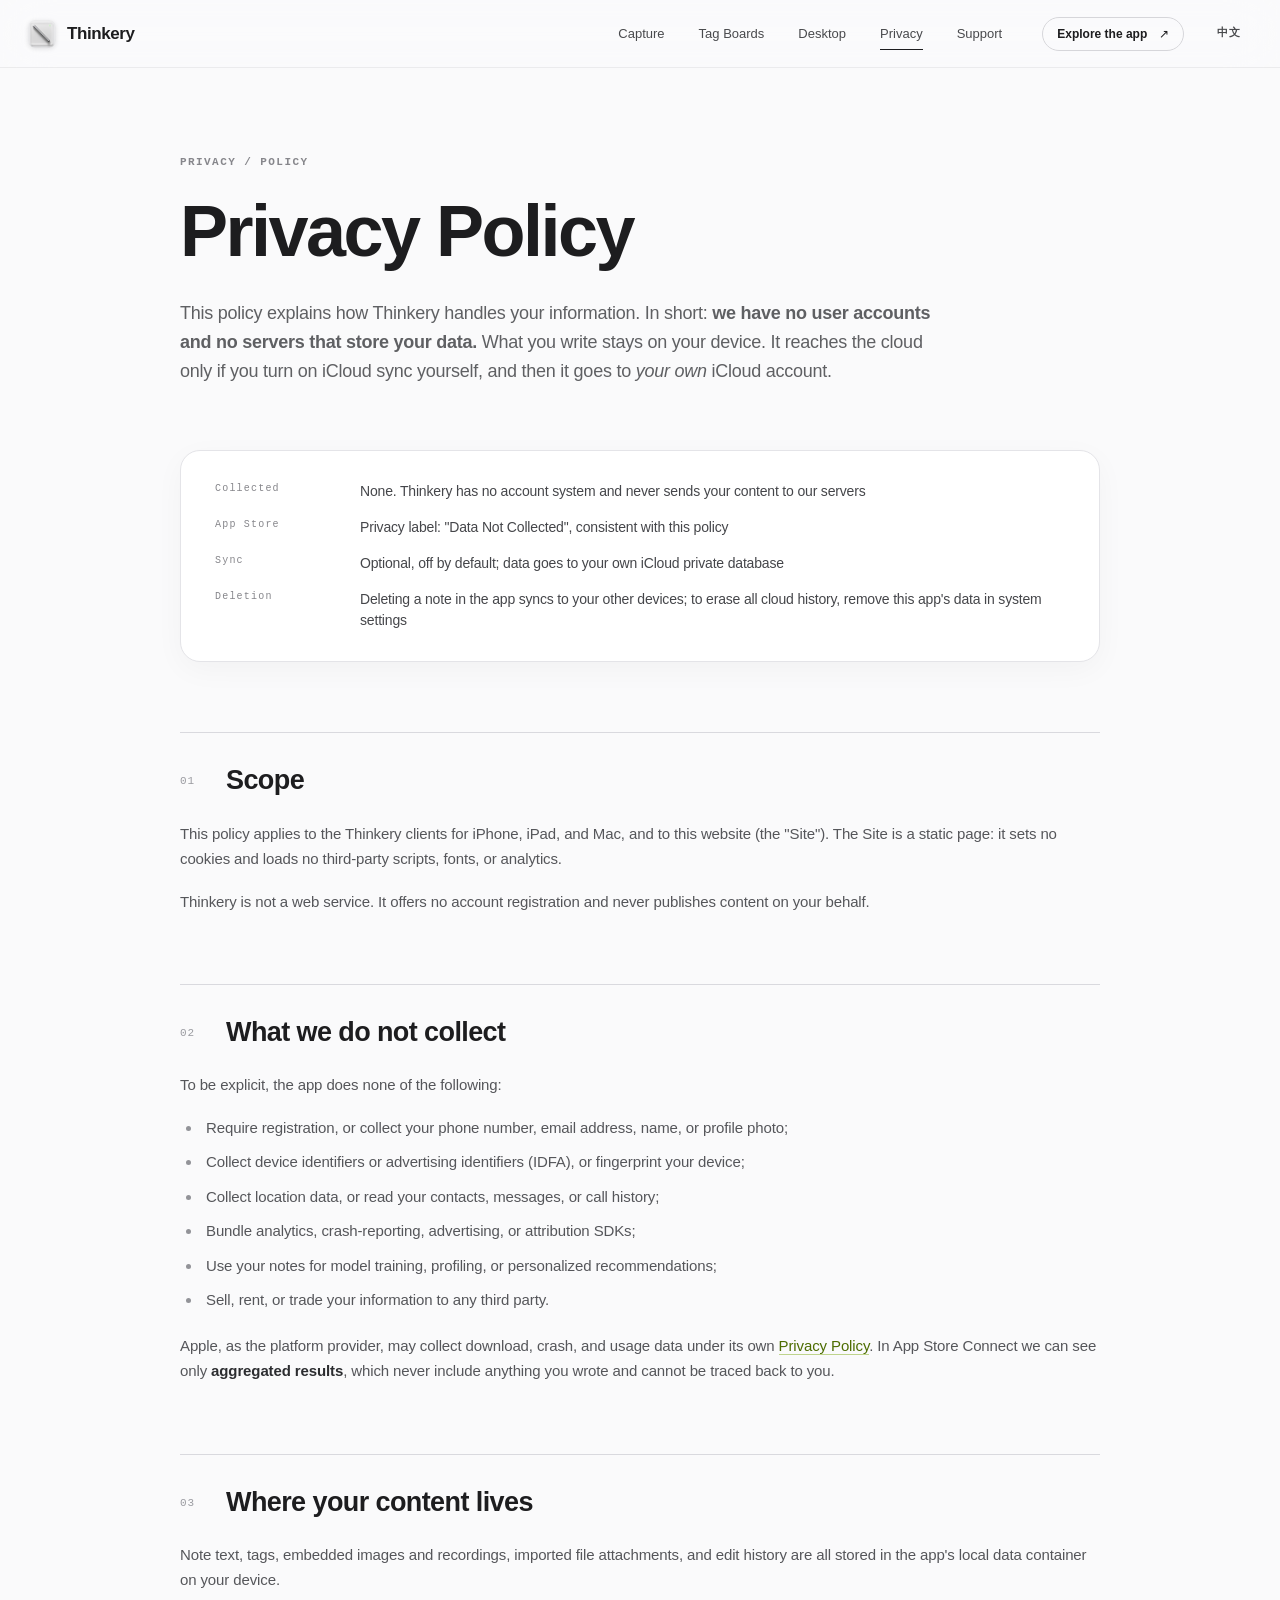
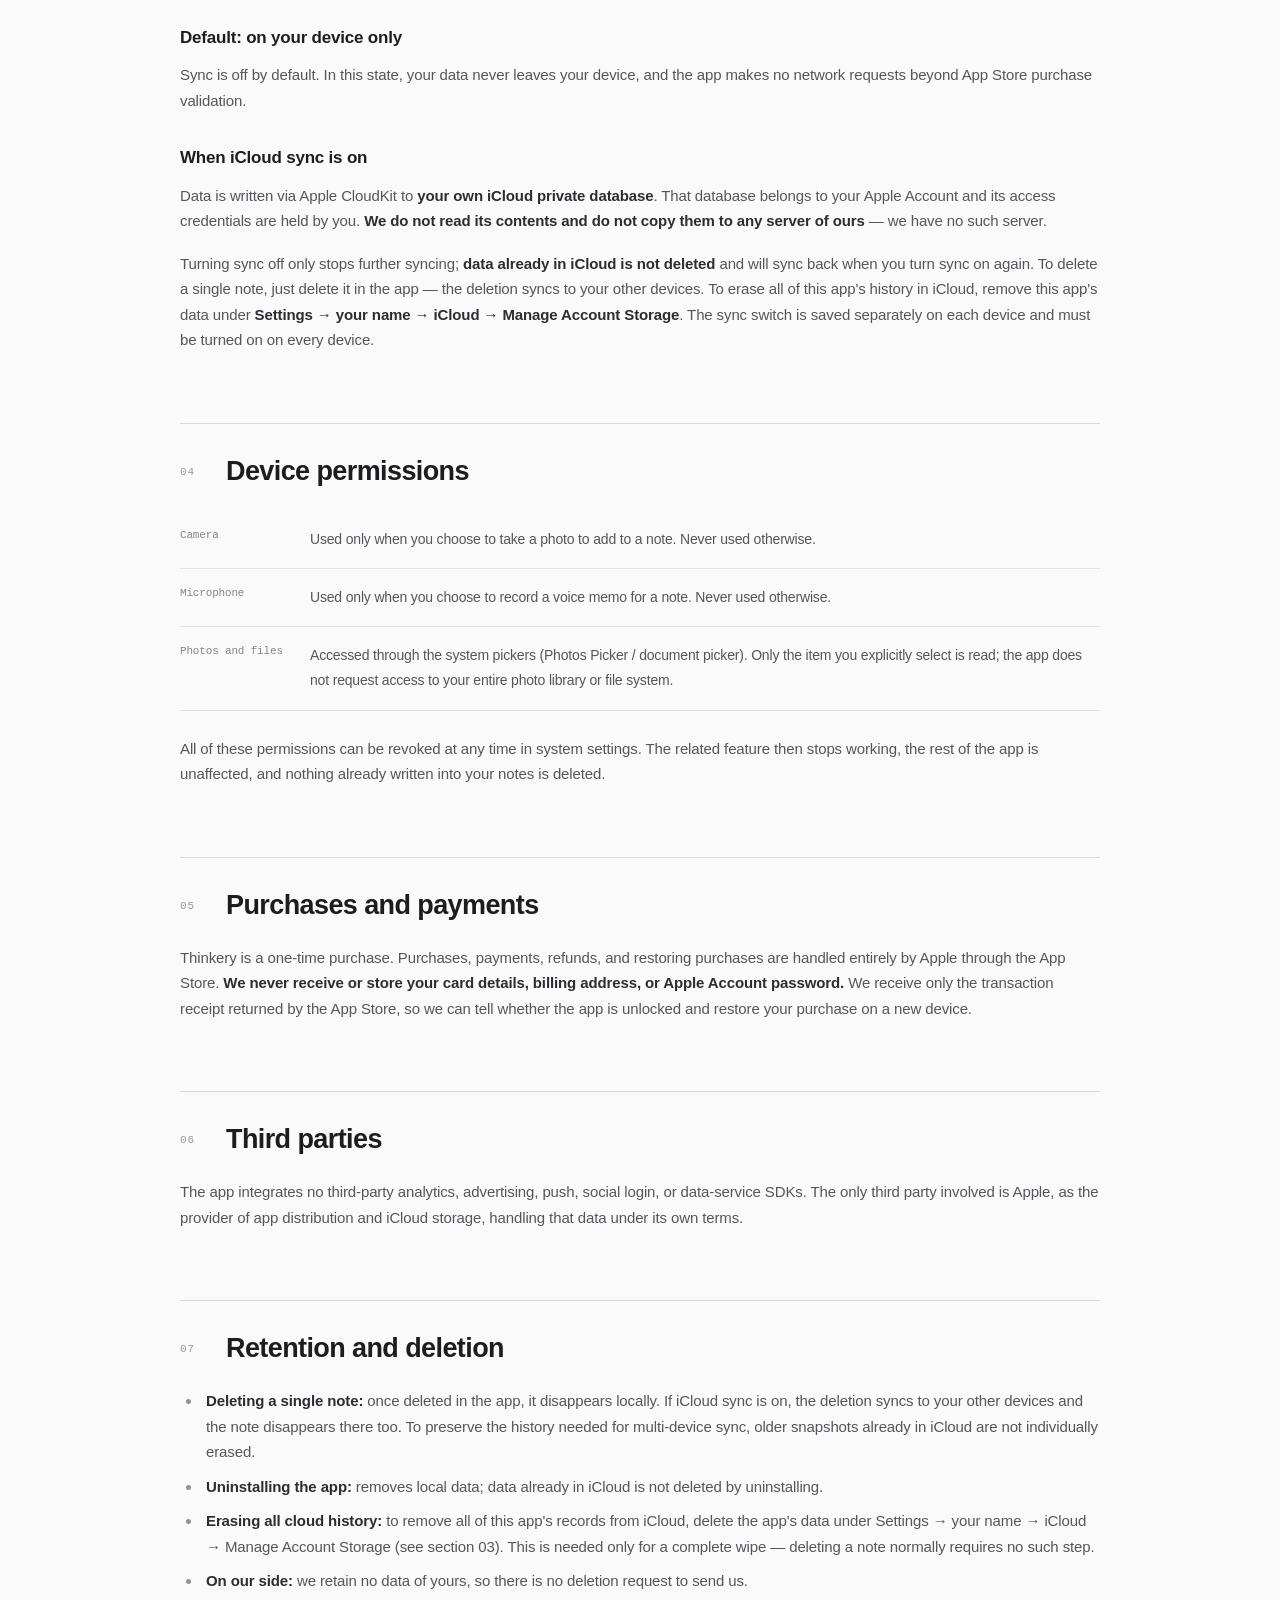
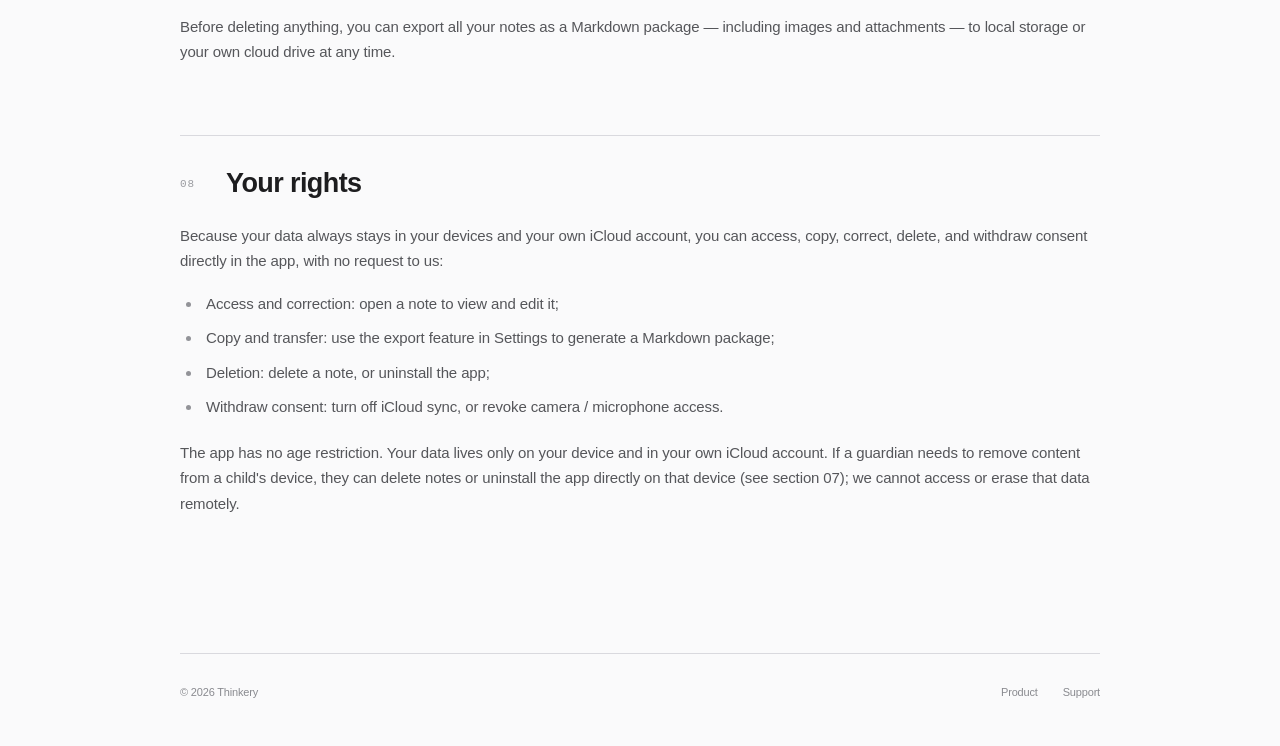
==== commit 6ef553df: "Remove outdated iCloud data location details from privacy policy" ====
--- a/privacy.html
+++ b/privacy.html
@@ -97,10 +97,6 @@
           我们没有这样的服务器。
         </p>
         <p>
-          iCloud 数据的物理存储位置由 Apple 依你的 Apple 账户所属地区决定。中国大陆地区账户的 iCloud 数据由云上贵州运营；
-          其他地区账户的数据可能存储在境外。这部分存储与传输由 Apple 依其条款与隐私政策提供，不由我们控制。
-        </p>
-        <p>
           关闭同步开关只是停止继续同步，<strong>已经写入 iCloud 的数据不会因此自动删除</strong>；重新开启后，这些数据还会同步回来。
           如果只想删除某篇笔记，在 App 内删除即可，删除状态会同步到其他设备；如果想清除本 App 在 iCloud 中的全部历史记录，
           请到「系统设置 → 你的姓名 → iCloud → 管理账户储存空间」中删除本 App 的数据。
@@ -223,9 +219,6 @@
           Data is written via Apple CloudKit to <strong>your own iCloud private database</strong>. That database belongs to your Apple Account and its access credentials are held by you. <strong>We do not read its contents and do not copy them to any server of ours</strong> — we have no such server.
         </p>
         <p>
-          Apple determines where iCloud data is physically stored based on your Apple Account region. Depending on where your account is registered, your data may be stored in data centers outside your country or region. Storage and transmission are provided by Apple under its own terms and privacy policy, and are outside our control.
-        </p>
-        <p>
           Turning sync off only stops further syncing; <strong>data already in iCloud is not deleted</strong> and will sync back when you turn sync on again. To delete a single note, just delete it in the app — the deletion syncs to your other devices. To erase all of this app's history in iCloud, remove this app's data under <strong>Settings → your name → iCloud → Manage Account Storage</strong>. The sync switch is saved separately on each device and must be turned on on every device.
         </p>
 
